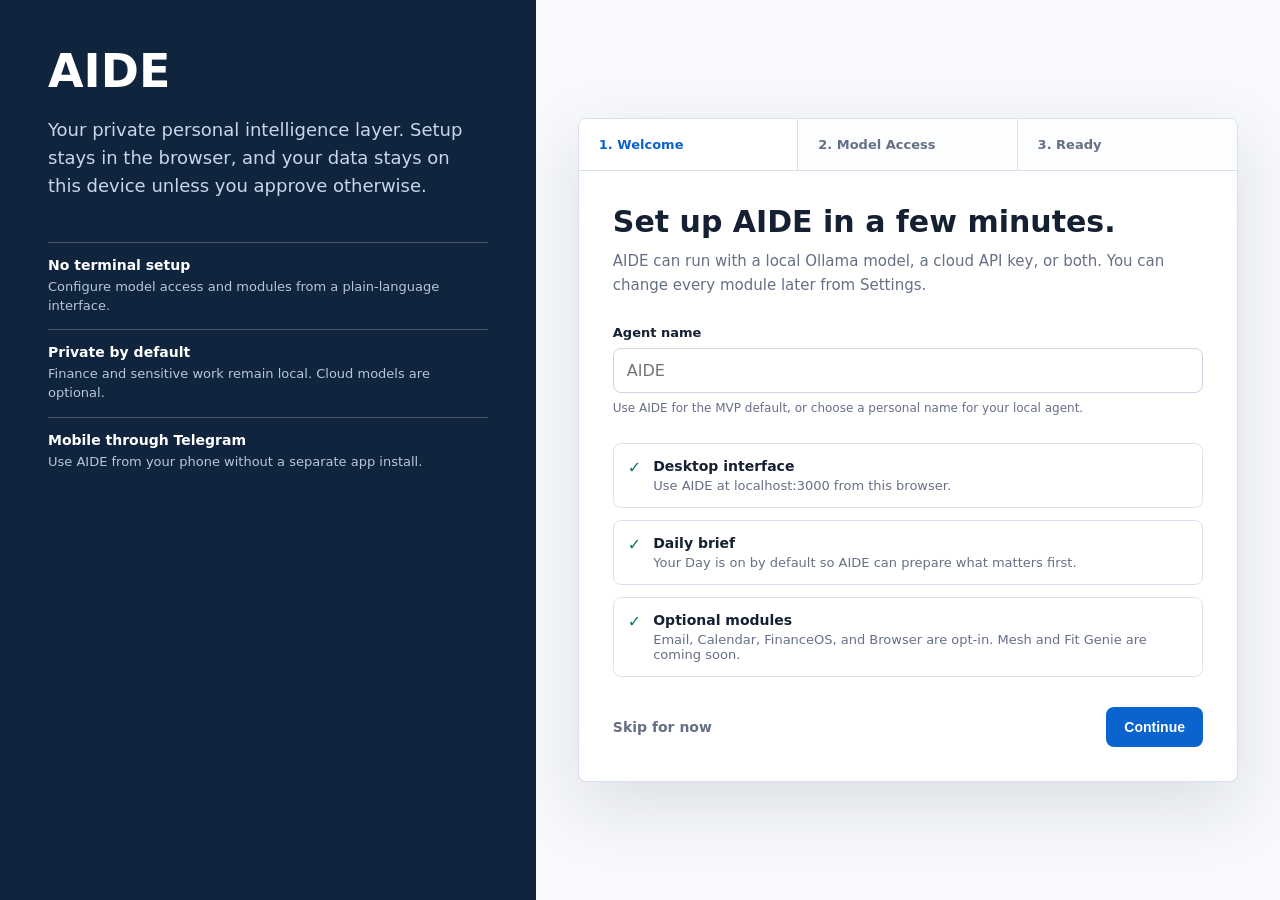
==== interface/static/onboarding.html @ a269dcdc "chore: freeze AIDE MVP release" ====
<!DOCTYPE html>
<html lang="en">
<head>
<meta charset="UTF-8">
<meta name="viewport" content="width=device-width, initial-scale=1.0">
<title>AIDE Setup</title>
<style>
  :root {
    --ink: #152033;
    --muted: #667085;
    --line: #d9e2ec;
    --paper: #f7f9fc;
    --panel: #ffffff;
    --blue: #0b63ce;
    --green: #0f766e;
    --amber: #b45309;
    --shadow: 0 24px 70px rgba(21, 32, 51, 0.12);
  }
  * { box-sizing: border-box; }
  body {
    margin: 0;
    min-height: 100vh;
    font-family: Inter, ui-sans-serif, system-ui, -apple-system, BlinkMacSystemFont, "Segoe UI", sans-serif;
    color: var(--ink);
    background: var(--paper);
  }
  .shell {
    min-height: 100vh;
    display: grid;
    grid-template-columns: minmax(280px, 0.72fr) minmax(420px, 1fr);
  }
  .brand {
    background: #10243d;
    color: white;
    padding: 48px;
    display: flex;
    flex-direction: column;
    justify-content: space-between;
  }
  .brand h1 { margin: 0; font-size: 46px; line-height: 1; letter-spacing: 0; }
  .brand p { margin: 22px 0 0; color: #c7d7eb; font-size: 18px; line-height: 1.55; max-width: 500px; }
  .principles { display: grid; gap: 14px; margin-top: 42px; }
  .principle { border-top: 1px solid rgba(255,255,255,.22); padding-top: 14px; }
  .principle strong { display: block; font-size: 14px; color: #ffffff; }
  .principle span { display: block; margin-top: 5px; color: #b7c7da; font-size: 13px; line-height: 1.45; }
  .setup {
    padding: 42px;
    display: flex;
    align-items: center;
    justify-content: center;
  }
  .card {
    width: min(720px, 100%);
    background: var(--panel);
    border: 1px solid var(--line);
    box-shadow: var(--shadow);
    border-radius: 8px;
    overflow: hidden;
  }
  .steps {
    display: grid;
    grid-template-columns: repeat(3, 1fr);
    border-bottom: 1px solid var(--line);
    background: #fbfdff;
  }
  .step-tab {
    padding: 18px 20px;
    border-right: 1px solid var(--line);
    color: var(--muted);
    font-size: 13px;
    font-weight: 700;
  }
  .step-tab:last-child { border-right: 0; }
  .step-tab.active { color: var(--blue); background: white; }
  .panel { padding: 34px; display: none; }
  .panel.active { display: block; }
  h2 { font-size: 30px; line-height: 1.12; margin: 0 0 12px; letter-spacing: 0; }
  .lead { margin: 0 0 28px; color: var(--muted); line-height: 1.55; font-size: 15px; }
  .field { margin: 20px 0; }
  label { display: block; font-size: 13px; font-weight: 800; margin-bottom: 8px; }
  input, select {
    width: 100%;
    border: 1px solid #cbd5e1;
    border-radius: 8px;
    padding: 12px 13px;
    font: inherit;
    color: var(--ink);
    background: white;
  }
  input:focus, select:focus { outline: 2px solid rgba(11,99,206,.18); border-color: var(--blue); }
  .hint { color: var(--muted); font-size: 12px; margin-top: 7px; line-height: 1.45; }
  .actions { display: flex; justify-content: space-between; gap: 12px; margin-top: 30px; align-items: center; }
  button, .button {
    border: 0;
    border-radius: 8px;
    padding: 12px 18px;
    font-weight: 800;
    font-size: 14px;
    cursor: pointer;
    text-decoration: none;
    display: inline-flex;
    align-items: center;
    justify-content: center;
  }
  .primary { background: var(--blue); color: white; }
  .secondary { background: #eef4fb; color: #18314f; }
  .ghost { background: transparent; color: var(--muted); padding-left: 0; }
  .status {
    padding: 14px 16px;
    border-radius: 8px;
    background: #f0fdfa;
    color: #115e59;
    font-size: 13px;
    line-height: 1.45;
    border: 1px solid #99f6e4;
    display: none;
  }
  .status.error { background: #fff7ed; color: #9a3412; border-color: #fed7aa; }
  .checklist { display: grid; gap: 12px; margin: 26px 0; }
  .check { display: flex; gap: 12px; align-items: flex-start; padding: 14px; border: 1px solid var(--line); border-radius: 8px; }
  .check mark { background: transparent; color: var(--green); font-weight: 900; }
  .check strong { display: block; font-size: 14px; }
  .check span { display: block; color: var(--muted); font-size: 13px; margin-top: 4px; }
  @media (max-width: 860px) {
    .shell { grid-template-columns: 1fr; }
    .brand { padding: 32px; }
    .setup { padding: 20px; }
    .steps { grid-template-columns: 1fr; }
    .step-tab { border-right: 0; border-bottom: 1px solid var(--line); }
  }
</style>
</head>
<body>
<main class="shell">
  <section class="brand">
    <div>
      <h1>AIDE</h1>
      <p>Your private personal intelligence layer. Setup stays in the browser, and your data stays on this device unless you approve otherwise.</p>
      <div class="principles">
        <div class="principle"><strong>No terminal setup</strong><span>Configure model access and modules from a plain-language interface.</span></div>
        <div class="principle"><strong>Private by default</strong><span>Finance and sensitive work remain local. Cloud models are optional.</span></div>
        <div class="principle"><strong>Mobile through Telegram</strong><span>Use AIDE from your phone without a separate app install.</span></div>
      </div>
    </div>
  </section>
  <section class="setup">
    <div class="card">
      <nav class="steps">
        <div class="step-tab active" data-step-label="0">1. Welcome</div>
        <div class="step-tab" data-step-label="1">2. Model Access</div>
        <div class="step-tab" data-step-label="2">3. Ready</div>
      </nav>

      <section class="panel active" data-step="0">
        <h2>Set up AIDE in a few minutes.</h2>
        <p class="lead">AIDE can run with a local Ollama model, a cloud API key, or both. You can change every module later from Settings.</p>
        <div class="field">
          <label for="agent_name">Agent name</label>
          <input id="agent_name" type="text" autocomplete="off" placeholder="AIDE">
          <div class="hint">Use AIDE for the MVP default, or choose a personal name for your local agent.</div>
        </div>
        <div class="checklist">
          <div class="check"><mark>✓</mark><div><strong>Desktop interface</strong><span>Use AIDE at localhost:3000 from this browser.</span></div></div>
          <div class="check"><mark>✓</mark><div><strong>Daily brief</strong><span>Your Day is on by default so AIDE can prepare what matters first.</span></div></div>
          <div class="check"><mark>✓</mark><div><strong>Optional modules</strong><span>Email, Calendar, FinanceOS, and Browser are opt-in. Mesh and Fit Genie are coming soon.</span></div></div>
        </div>
        <div class="actions">
          <a class="button ghost" href="/">Skip for now</a>
          <button class="primary" onclick="goStep(1)">Continue</button>
        </div>
      </section>

      <section class="panel" data-step="1">
        <h2>Connect a model provider.</h2>
        <p class="lead">Choose the model AIDE should use by default. Keys are stored locally in your `.env` file so future launches do not require manual editing.</p>
        <div id="save-status" class="status"></div>
        <div class="field">
          <label for="default_llm">Default model route</label>
          <select id="default_llm">
            <option value="groq">Groq</option>
            <option value="gemini">Gemini</option>
            <option value="openai">OpenAI</option>
            <option value="ollama">Local Ollama</option>
          </select>
          <div class="hint">FinanceOS transaction analysis is always routed locally, regardless of this setting.</div>
        </div>
        <div class="field"><label for="groq">Groq API key</label><input id="groq" type="password" autocomplete="off" placeholder="gsk_..."></div>
        <div class="field"><label for="gemini">Gemini API key</label><input id="gemini" type="password" autocomplete="off"></div>
        <div class="field"><label for="openai">OpenAI API key</label><input id="openai" type="password" autocomplete="off"></div>
        <div class="field"><label for="telegram">Telegram bot token</label><input id="telegram" type="password" autocomplete="off" placeholder="Optional for mobile access"></div>
        <div class="actions">
          <button class="secondary" onclick="goStep(0)">Back</button>
          <button class="primary" onclick="saveKeys()">Save and continue</button>
        </div>
      </section>

      <section class="panel" data-step="2">
        <h2>AIDE is ready for the first response.</h2>
        <p class="lead">The core experience is active. Start with AIDE, open Your Day, or review Settings before enabling sensitive modules.</p>
        <div class="checklist">
          <div class="check"><mark>✓</mark><div><strong>AIDE Core enabled</strong><span>Chat, memory, model routing, and approvals are always available.</span></div></div>
          <div class="check"><mark>✓</mark><div><strong>Your Day enabled</strong><span>Daily brief and proactive reminders are ready.</span></div></div>
          <div class="check"><mark>✓</mark><div><strong>Settings available</strong><span>Enable modules only when you are ready to grant access.</span></div></div>
        </div>
        <div class="actions">
          <a class="button secondary" href="/settings">Open Settings</a>
          <a class="button primary" href="/">Talk to AIDE</a>
        </div>
      </section>
    </div>
  </section>
</main>
<script>
  function goStep(index) {
    document.querySelectorAll('[data-step]').forEach((el, i) => el.classList.toggle('active', i === index));
    document.querySelectorAll('[data-step-label]').forEach((el, i) => el.classList.toggle('active', i === index));
  }
  function showStatus(text, error = false) {
    const el = document.getElementById('save-status');
    el.textContent = text;
    el.className = 'status' + (error ? ' error' : '');
    el.style.display = 'block';
  }
  async function loadStatus() {
    const res = await fetch('/api/setup/status');
    const data = await res.json();
    document.getElementById('default_llm').value = data.default_llm || 'groq';
    document.getElementById('agent_name').value = data.agent_name || 'AIDE';
  }
  async function saveKeys() {
    try {
      const payload = {
        agent_name: document.getElementById('agent_name').value,
        default_llm: document.getElementById('default_llm').value,
        groq_api_key: document.getElementById('groq').value,
        gemini_api_key: document.getElementById('gemini').value,
        openai_api_key: document.getElementById('openai').value,
        telegram_bot_token: document.getElementById('telegram').value
      };
      const res = await fetch('/api/setup/llm', {
        method: 'POST',
        headers: {'Content-Type': 'application/json'},
        body: JSON.stringify(payload)
      });
      if (!res.ok) throw new Error(await res.text());
      await fetch('/api/setup/complete', {method: 'POST'});
      showStatus('Saved locally. You can rotate or remove keys from Settings.');
      setTimeout(() => goStep(2), 350);
    } catch (err) {
      showStatus('Could not save setup. Check file permissions and try again.', true);
    }
  }
  loadStatus();
</script>
</body>
</html>
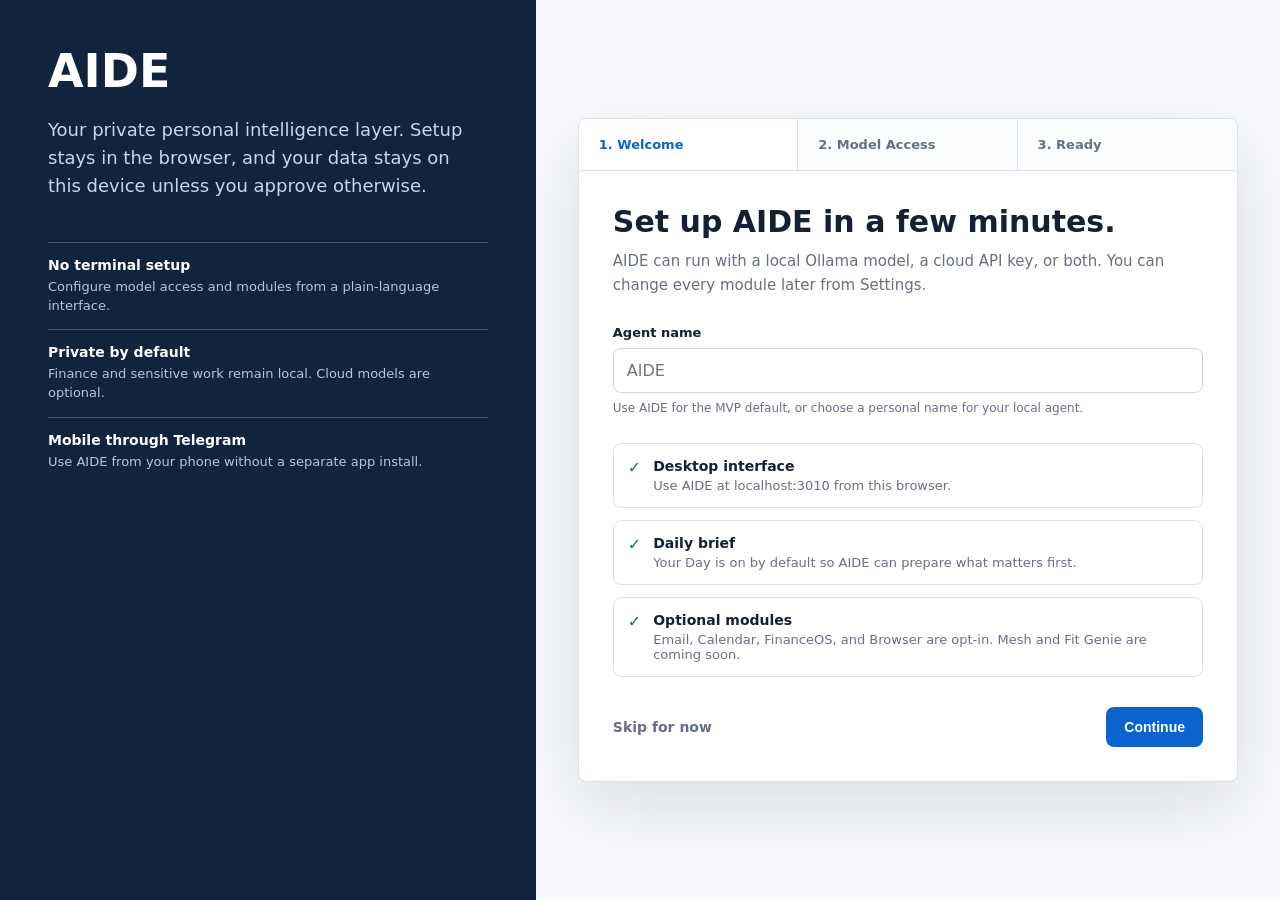
==== commit a088ce2c: "update web port to 3010, improve voice listener resilience, and add project metadata and tests" ====
--- a/interface/static/onboarding.html
+++ b/interface/static/onboarding.html
@@ -160,7 +160,7 @@
           <div class="hint">Use AIDE for the MVP default, or choose a personal name for your local agent.</div>
         </div>
         <div class="checklist">
-          <div class="check"><mark>✓</mark><div><strong>Desktop interface</strong><span>Use AIDE at localhost:3000 from this browser.</span></div></div>
+          <div class="check"><mark>✓</mark><div><strong>Desktop interface</strong><span>Use AIDE at localhost:3010 from this browser.</span></div></div>
           <div class="check"><mark>✓</mark><div><strong>Daily brief</strong><span>Your Day is on by default so AIDE can prepare what matters first.</span></div></div>
           <div class="check"><mark>✓</mark><div><strong>Optional modules</strong><span>Email, Calendar, FinanceOS, and Browser are opt-in. Mesh and Fit Genie are coming soon.</span></div></div>
         </div>
